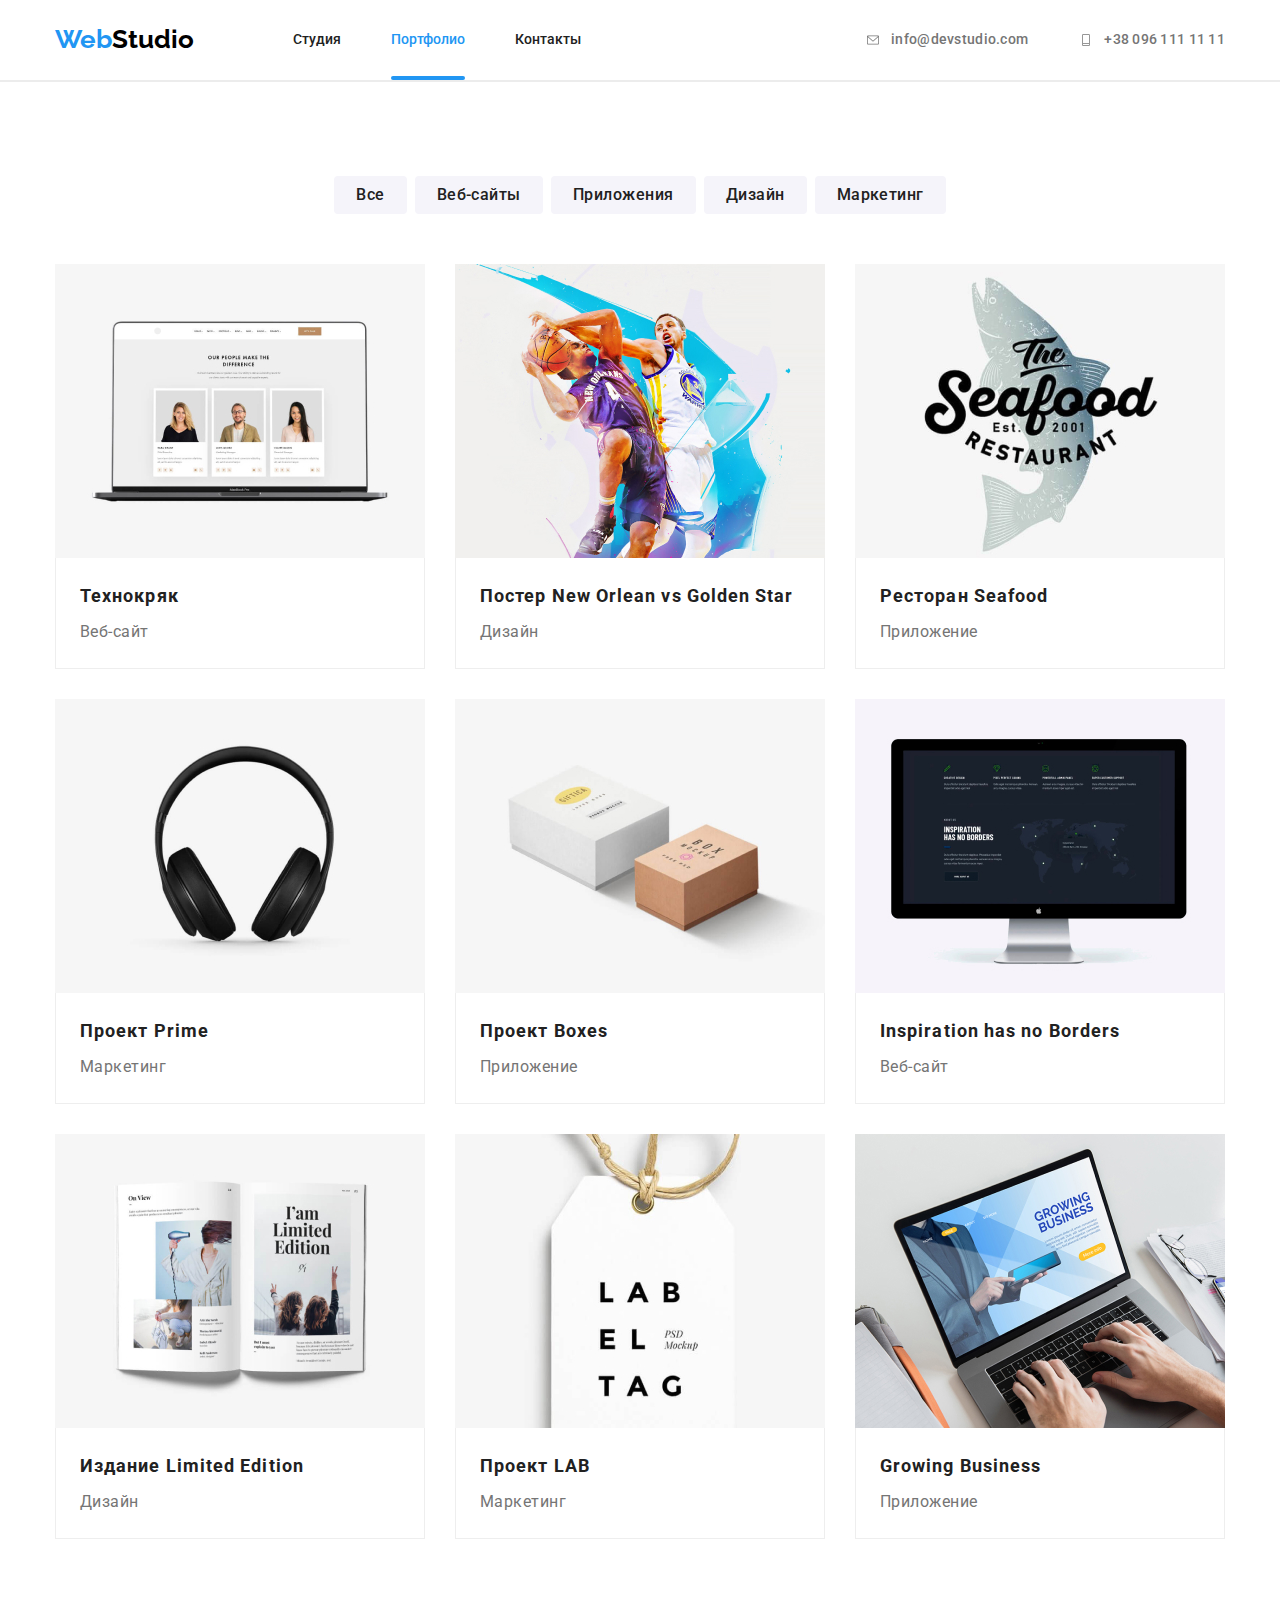
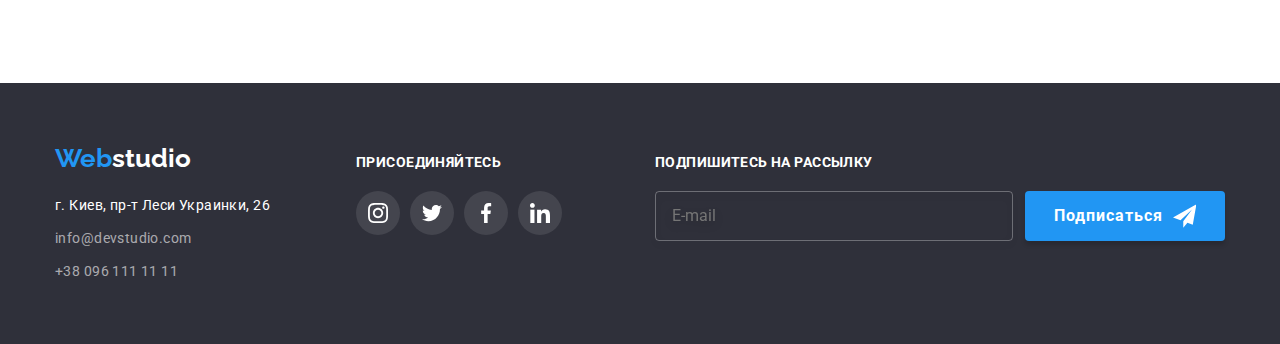
==== portfolio.html @ dc39dd57 "1" ====
<!DOCTYPE html>
<html lang="en">

<head>
    <meta charset="UTF-8">
    <meta http-equiv="X-UA-Compatible" content="IE=edge">
    <meta name="viewport" content="width=device-width, initial-scale=1.0">
    <title>Document</title>
    <link rel="preconnect" href="https://fonts.googleapis.com">
    <link rel="preconnect" href="https://fonts.gstatic.com" crossorigin>
    <link
        href="https://fonts.googleapis.com/css2?family=Raleway:wght@700&family=Roboto:wght@400;500;700;900&display=swap"
        rel="stylesheet">
    <link rel="stylesheet" href="https://cdnjs.cloudflare.com/ajax/libs/modern-normalize/1.1.0/modern-normalize.min.css"
        integrity="sha512-wpPYUAdjBVSE4KJnH1VR1HeZfpl1ub8YT/NKx4PuQ5NmX2tKuGu6U/JRp5y+Y8XG2tV+wKQpNHVUX03MfMFn9Q=="
        crossorigin="anonymous" referrerpolicy="no-referrer" />
    <link rel="stylesheet" href="./css/modern-normalize.css">
    <link rel="stylesheet" href="./css/styles.css">
</head>
<body>
    <header class="page-header">
        <header class="page-header">
            <div class="container-page-header container-settings">
                <nav class="navigation">
                    <a class="logo" href="index.html"><span class="logo-span">Web</span>Studio
                    </a>
                    <ul class="nav-list list">
                        <li class="nav-item"><a class="link" href="index.html">Студия</a></li>
                        <li class="nav-item"><a class="link-main" href="portfolio.html">Портфолио</a></li>
                        <li class="nav-item"><a class="link" href="">Контакты</a></li>
                    </ul>
                </nav>
                <ul class="contacts-list list">
                    <li class="contacts-item"><a class="link" href="mailto:info@devstudio.com">
                            <svg class="contacts-item-icon">
                                <use href="./images/sprite.svg#icon-envelope" width="16" height="12"></use>
                            </svg>
                            info@devstudio.com
                        </a></li>
                    <li class="contacts-item"><a class="link" href="tel:+380961111111">
                            <svg class="contacts-item-icon" width="16" height="12">
                                <use href="./images/sprite.svg#icon-Vector"></use>
                            </svg>
                            +38 096 111 11 11
                        </a></li>
                </ul>
            </div>  
        </header>
    </header>
    <main>
        <section class="portfolio-cards">
            <div class="container-portfolio-cards container-settings">
                <h1 class="section-lead-header">Портфолио.</h1>
                <ul class="portfolio-cards-list">
                    <li class="portfolio-cards-item"><button class="portfolio-cards-button" type="button">Все</button></li>
                    <li class="portfolio-cards-item"><button class="portfolio-cards-button" type="button">Веб-сайты</button></li>
                    <li class="portfolio-cards-item"><button class="portfolio-cards-button" type="button">Приложения</button></li>
                    <li class="portfolio-cards-item"><button class="portfolio-cards-button" type="button">Дизайн</button></li>
                    <li class="portfolio-cards-item"><button class="portfolio-cards-button" type="button">Маркетинг</button></li>
                </ul>
                <h2 class="section-lead-header">Главный контент.</h2>
                <ul class="portfolio-cards-list-pics ">
                    <li class="portfolio-cards-list-item">
                        <a class="portfolio-cards-list-link" href="">
                            <div class="portfolio-cards-list-wrapper-overlay">
                                <img width="370" height="294" src="./images/img1.jpg" alt="laptop">
                                <p class="portfolio-overlay">Технокряк это современная площадка распространения коронавируса. Компании используют эту платформу для цифрового
                            шпионажа и атак на защищённые сервера конкурентов.</p>
                            </div>
                            <div class="text-porfolio-padding">
                                <h3 class="portfolio-cards-title">Технокряк</h3>
                                <p class="text-portfolio">Веб-сайт</p>
                            </div>
                        </a>
                    </li>
                    <li class="portfolio-cards-list-item">
                        <a class="portfolio-cards-list-link" href="">
                            <div class="portfolio-cards-list-wrapper-overlay">
                                <img width="370" height="294" src="./images/img2.jpg" alt="basketballposter">
                                <p class="portfolio-overlay">Технокряк это современная площадка распространения коронавируса. Компании используют эту
                                    платформу для цифрового
                                    шпионажа и атак на защищённые сервера конкурентов.</p>
                            </div>
                            <div class="text-porfolio-padding">
                                <h3 class="portfolio-cards-title">Постер New Orlean vs Golden Star</h3>
                                <p class="text-portfolio">Дизайн</p>
                            </div>
                        </a>
                    </li>
                    <li class="portfolio-cards-list-item">
                        <a class="portfolio-cards-list-link" href="">
                            <div class="portfolio-cards-list-wrapper-overlay">
                                <img width="370" height="294" src="./images/img3.jpg" alt="restaurantoffers">
                                <p class="portfolio-overlay">Технокряк это современная площадка распространения коронавируса. Компании используют эту
                                    платформу для цифрового
                                    шпионажа и атак на защищённые сервера конкурентов.</p>
                            </div>
                            <div class="text-porfolio-padding">
                                <h3 class="portfolio-cards-title">Ресторан Seafood</h3>
                                <p class="text-portfolio">Приложение</p>
                            </div>
                        </a>
                    </li>
                    <li class="portfolio-cards-list-item">
                        <a class="portfolio-cards-list-link" href="">
                            <div class="portfolio-cards-list-wrapper-overlay">
                                <img width="370" height="294" src="./images/img4.jpg" alt="projectprime">
                                <p class="portfolio-overlay">Технокряк это современная площадка распространения коронавируса. Компании используют эту
                                    платформу для цифрового
                                    шпионажа и атак на защищённые сервера конкурентов.</p>
                            </div>
                            <div class="text-porfolio-padding">
                                <h3 class="portfolio-cards-title">Проект Prime</h3>
                                <p class="text-portfolio">Маркетинг</p>
                            </div>
                        </a>
                    </li>
                    <li class="portfolio-cards-list-item">
                        <a class="portfolio-cards-list-link" href="">
                            <div class="portfolio-cards-list-wrapper-overlay">
                                <img width="370" height="294" src="./images/img5.jpg" alt="projectboxes">
                                <p class="portfolio-overlay">Технокряк это современная площадка распространения коронавируса. Компании используют эту
                                    платформу для цифрового
                                    шпионажа и атак на защищённые сервера конкурентов.</p>
                            </div>
                            <div class="text-porfolio-padding">
                                <h3 class="portfolio-cards-title">Проект Boxes</h3>
                                <p class="text-portfolio">Приложение</p>
                            </div>
                        </a>
                    </li>
                    <li class="portfolio-cards-list-item">
                        <a class="portfolio-cards-list-link" href="">
                            <div class="portfolio-cards-list-wrapper-overlay">
                                <img width="370" height="294" src="./images/img6.jpg" alt="website">
                                <p class="portfolio-overlay">Технокряк это современная площадка распространения коронавируса. Компании используют эту
                                    платформу для цифрового
                                    шпионажа и атак на защищённые сервера конкурентов.</p>
                            </div>
                            <div class="text-porfolio-padding">
                                <h3 class="portfolio-cards-title">Inspiration has no Borders</h3>
                                <p class="text-portfolio">Веб-сайт</p>
                            </div>
                        </a>
                    </li>
                    <li class="portfolio-cards-list-item">
                        <a class="portfolio-cards-list-link" href="">
                            <div class="portfolio-cards-list-wrapper-overlay">
                                <img width="370" height="294" src="./images/img7.jpg" alt="design">
                                <p class="portfolio-overlay">Технокряк это современная площадка распространения коронавируса. Компании используют эту
                                    платформу для цифрового
                                    шпионажа и атак на защищённые сервера конкурентов.</p>
                            </div>
                            <div class="text-porfolio-padding">
                                <h3 class="portfolio-cards-title">Издание Limited Edition</h3>
                                <p class="text-portfolio">Дизайн</p>
                            </div>
                        </a>
                    </li>
                    <li class="portfolio-cards-list-item">
                        <a class="portfolio-cards-list-link" href="">
                            <div class="portfolio-cards-list-wrapper-overlay">
                                <img width="370" height="294" src="./images/img8.jpg" alt="marketing">
                                <p class="portfolio-overlay">Технокряк это современная площадка распространения коронавируса. Компании используют эту
                                    платформу для цифрового
                                    шпионажа и атак на защищённые сервера конкурентов.</p>
                            </div>
                            <div class="text-porfolio-padding">
                                <h3 class="portfolio-cards-title">Проект LAB</h3>
                                <p class="text-portfolio">Маркетинг</p>
                            </div>
                        </a>
                    </li>
                    <li class="portfolio-cards-list-item">
                        <a class="portfolio-cards-list-link" href="">
                            <div class="portfolio-cards-list-wrapper-overlay">
                                <img width="370" height="294" src="./images/img9.jpg" alt="appbusiness">
                                <p class="portfolio-overlay">Технокряк это современная площадка распространения коронавируса. Компании используют эту
                                    платформу для цифрового
                                    шпионажа и атак на защищённые сервера конкурентов.</p>
                            </div>
                            <div class="text-porfolio-padding">
                                <h3 class="portfolio-cards-title">Growing Business</h3>
                                <p class="text-portfolio">Приложение</p>
                            </div>
                        </a>
                    </li>
                </ul>
            </div>         
        </section>
    </main>
    <footer class="footer ">
        <div class="container-settings footer-wrapper-container">
            <div class="contaiter-footer ">
                <a class="footer-logo" href="index.html"><span class="logo-span">Web</span>studio
                </a>
                <address class="address">
                    <p class="footer-address-text">г. Киев, пр-т Леси Украинки, 26</p>
                    <ul class="footer-list">
                        <li class="footer-item"><a class="link-footer"
                                href="mailto:info@devstudio.com">info@devstudio.com</a>
                        </li>
                        <li class="footer-item"><a class="link-footer" href="tel:+380961111111">+38 096 111 11 11</a></li>
                    </ul>
                </address>
            </div>
            <div class="footer-wrapper-social-list">
                <p class="footer-social-list-text">присоединяйтесь</p>
                <ul class="footer-social-item list">
                    <li class="footer-social-list">
                        <a href="" class="social-list-item-link social-list-item-link-instagram">
                            <svg class="social-list-item">
                                <use href="./images/sprite.svg#icon-instagram"></use>
                            </svg>
                        </a>
                    </li>
                    <li class="footer-social-list">
                        <a href="" class="social-list-item-link social-list-item-link-twitter">
                            <svg class="social-list-item">
                                <use href="./images/sprite.svg#icon-twitter"></use>
                            </svg>
                        </a>
                    </li>
                    <li class="footer-social-list">
                        <a href="" class="social-list-item-link social-list-item-link-facebook">
                            <svg class="social-list-item">
                                <use href="./images/sprite.svg#icon-facebook"></use>
                            </svg>
                        </a>
                    </li>
                    <li class="footer-social-list">
                        <a href="" class="social-list-item-link social-list-item-link-linkenin">
                            <svg class="social-list-item">
                                <use href="./images/sprite.svg#icon-linkedin"></use>
                            </svg>
                        </a>
                    </li>
                </ul>
            </div>
            <div class="footer-submit-container">
                <form class="footer-submit-form">
                    <p class="footer-submit-form-text">подпишитесь на рассылку</p>
                    <span class="footer-submit-form-text-wrapper">
                        <input class="footer-input-email-form" name="user-name" type="email" placeholder="E-mail">
                        <button class="footer-input-button button-page" type="submit">Подписаться
                            <svg class="footer-input-btn-img" width="24" height="24">
                                <use href="./images/sprite.svg#icon-icon-send"></use>
                            </svg>
                        </button>
                    </span>
                </form>
            </div>
        </div>
    </footer>
</body>

</html>
---- css/styles.css ----
:root {
  --primary-title-color: #fff;
  --primary-text-color: #757575;
  --secondary-title-color: #212121;
  --secondary-text-color: #ffffff;
  --accent-color: #2196f3;
  --background-color: #2f303a;
  --background-color-white: #ffffff;
  --background-color-section: #e5e5e5;
  --transition-duration: 250ms;
  --cubic: cubic-bezier(0.4, 0, 0.2, 1);
}

* {
  box-sizing: border-box;
}

h1,
h2,
h3,
h4,
h5,
h6,
p {
  margin-top: 0;
  margin-bottom: 0;
}

ul,
ol {
  padding-left: 0;
  margin-top: 0;
  margin-bottom: 0;
}

.list {
  list-style: none;
}

.link {
  text-decoration: none;
}

body {
  font-family: Roboto, sans-serif;
}
.visually-hidden {
  position: absolute;
  width: 1px;
  height: 1px;
  margin: -1px;
  border: 0;
  padding: 0;
  white-space: nowrap;
  clip-path: inset(100%);
  clip: rect(0 0 0 0);
  overflow: hidden;
}
/*================================== logo =============================*/

.logo {
  font-family: Raleway, sans-serif;
  font-weight: 700;
  text-decoration: none;
  font-size: 26px;
  color: #000000;
  line-height: 1.2;
  margin-right: 93px;
  width: 145px;
}
.logo-span {
  color: var(--accent-color);
}
/* ==========================nav-link==================== */
.nav-item .link:hover,
.nav-item .link:focus {
  color: var(--accent-color);
}
.page-header {
  background: var(--background-color-white);
  border-bottom: 1px solid #ececec;
}
.container-settings {
  width: 1200px;
  margin-left: auto;
  margin-right: auto;
  padding-left: 15px;
  padding-right: 15px;
}
.container-page-header {
  display: flex;
  align-items: center;
}
.navigation {
  display: flex;
  align-items: center;
}
.nav-list {
  display: flex;
}
.nav-item:nth-child(-n + 2) {
  margin-right: 50px;
}
.contacts-list {
  display: flex;
}

.contacts-item:first-child {
  margin-right: 50px;
}

.link-main {
  display: inline-block;
  font-weight: 500;
  font-size: 14px;
  line-height: 1.1;
  text-decoration: none;
  cursor: pointer;
  color: var(--accent-color);
  padding: 32px 0px;
  transition: color var(--primary-time-duration) cubic-bezier(0.4, 0, 0.2, 1);
  position: relative;
}
.link-main:after {
  content: '';
  position: absolute;
  display: block;
  background-color: var(--accent-color);
  width: 100%;
  height: 4px;
  bottom: -1px;
  border-radius: 2px;
}

.link {
  display: inline-block;
  font-weight: 500;
  font-size: 14px;
  line-height: 1.14;
  text-decoration: none;
  cursor: pointer;
  color: var(--secondary-title-color);
  padding: 32px 0px;
}

.contacts-list {
  margin-left: auto;
}
.contacts-item .link {
  font-style: normal;
  font-weight: 500;
  font-size: 14px;
  line-height: 1.14;
  letter-spacing: 0.02em;
  color: var(--primary-text-color);
  display: flex;
  align-items: center;
}

.contacts-item .link:focus,
.contacts-item .link:hover {
  color: var(--accent-color);
}

.contacts-item-icon {
  width: 16px;
  height: 12px;
  fill: currentColor;
  margin-right: 10px;
}
/* =============================section=========================== */
.section-title {
  width: 1600px;
  margin: 0 auto;
  padding-top: 200px;
  padding-bottom: 200px;
  text-align: center;
  background-image: linear-gradient(rgba(47, 48, 58, 0.4), rgba(47, 48, 58, 0.4)),
    url(../images/Imgmain.jpg);
  background-color: #c4c4c4;
}

.main-title {
  font-style: normal;
  font-weight: 900;
  font-size: 44px;
  line-height: 1.36;
  max-width: 700px;
  height: 120px;
  letter-spacing: 0.06em;
  text-transform: uppercase;
  color: var(--primary-title-color);
  margin-left: auto;
  margin-right: auto;
  margin-bottom: 30px;
}
.button-title {
  padding: 10px 28px;
  margin: 0 auto;
  transition-property: background-color;
  transition-duration: 250ms;
  transition-timing-function: var(--cubic);
  transition-delay: 70ms;
}
.button-title:hover,
.button-title:focus {
  background-color: #188ce8;
}
/* ------------------------------------------------------------ */
.section-lead {
  padding-top: 94px;
  padding-bottom: 94px;
  margin: 0 auto;
}
.section-lead-list-pic {
  display: flex;
  margin-bottom: 30px;
}
.section-lead-item-pic:not(:last-child) {
  margin-right: 30px;
}
.section-lead-list {
  list-style-type: none;
  display: flex;
  justify-content: space-between;
}
.section-lead-item {
  width: 270px;
  margin-right: 30px;
}
.section-lead-item:last-child {
  margin-right: 0px;
}
.section-lead-pic-settings {
  display: flex;
  justify-content: center;
  align-items: center;
  height: 120px;
  margin-bottom: 30px;
}
.section-lead-header {
  position: absolute;
  width: 1px;
  height: 1px;
  margin: -1px;
  border: 0;
  padding: 0;
  white-space: nowrap;
  clip-path: inset(100%);
  clip: rect(0 0 0 0);
  overflow: hidden;
}
.section-lead-title {
  font-style: normal;
  font-weight: bold;
  font-size: 14px;
  line-height: 1.14;
  letter-spacing: 0.03em;
  text-transform: uppercase;
  color: var(--secondary-title-color);
  margin-bottom: 10px;
}

.section-lead-item-text {
  font-size: 15px;
  font-weight: normal;
  line-height: 1.71;
  color: var(--primary-text-color);
}
/* ---------------------------------------------------------- */
.section-content {
  padding-bottom: 94px;
  margin: 0 auto;
}
.section-content-title {
  font-style: normal;
  font-weight: bold;
  font-size: 36px;
  line-height: 1.2;
  text-align: center;
  letter-spacing: 0.03em;
  color: var(--secondary-title-color);
  margin-bottom: 50px;
}

.section-content-list {
  list-style-type: none;
  display: flex;
  flex-wrap: wrap;
}

.section-content-item {
  margin-right: 30px;
}
.section-content-item:last-child {
  margin-right: 0px;
}
img {
  display: block;
}
/* ------------------------------------------------------------ */

.section-team {
  background: #f5f4fa;
  padding-top: 94px;
  padding-bottom: 94px;
}

.section-team-title {
  font-style: normal;
  font-weight: bold;
  font-size: 36px;
  line-height: 1.2;
  text-align: center;
  letter-spacing: 0.03em;
  color: var(--secondary-title-color);
  margin-bottom: 50px;
}

.section-team-list {
  list-style-type: none;
  display: flex;
  justify-content: center;
}
.section-team-name-container {
  padding: 30px 32px;
}
.section-team-name {
  font-style: normal;
  font-weight: 500;
  font-size: 16px;
  line-height: 1.18;
  text-align: center;
  letter-spacing: 0.03em;
  color: var(--secondary-title-color);
  margin-bottom: 10px;
}

.section-team-item {
  background: #ffffff;
  box-shadow: 0px 1px 3px rgba(0, 0, 0, 0.12), 0px 1px 1px rgba(0, 0, 0, 0.14),
    0px 2px 1px rgba(0, 0, 0, 0.2);
  border-radius: 0px 0px 4px 4px;
  width: 270px;
  margin-right: 30px;
}
.section-team-item:last-child {
  margin-right: 0px;
}

.section-team-desc {
  font-style: normal;
  font-weight: normal;
  font-size: 16px;
  line-height: 1.18;
  text-align: center;
  letter-spacing: 0.03em;
  color: var(--primary-text-color);
  margin-bottom: 16px;
}
/* ===========================section-regular-customers================ */
.section-regular-customers {
  padding-top: 94px;
  padding-bottom: 94px;
}
.section-regular-customer-list {
  display: flex;
  justify-content: center;
  align-items: center;
  fill: #afb1b8;
}
.section-regular-customer-list:not(:last-child) {
  margin-right: 30px;
}
.section-regular-customers-link {
  display: flex;
  justify-content: center;
  align-items: center;
  width: 170px;
  height: 92px;
  border: 1px solid #afb1b8;
  border-radius: 4px;
}

.section-regular-customers-link:focus,
.section-regular-customers-link:hover {
  border: 1px solid #2196f3;
  fill: #2196f3;
}

.section-regular-customers-link:focus > .regular-customers-img,
.section-regular-customers-link:hover > .regular-customers-img {
  fill: #2196f3;
}
/* ===================================portfolio=========================== */
.portfolio-cards-button {
  font-style: normal;
  font-weight: 500;
  font-size: 16px;
  line-height: 1.62;
  text-align: center;
  letter-spacing: 0.03em;
  color: var(--secondary-title-color);
  background: #f5f4fa;
  border-radius: 4px;
  border: none;
  padding: 6px 22px;
  cursor: pointer;
}
.portfolio-cards-item {
  margin-right: 8px;
}
.portfolio-cards-item:last-child {
  margin-right: 0px;
}
.portfolio-cards-button:focus,
.portfolio-cards-button:hover {
  background: var(--accent-color);
  color: var(--secondary-text-color);
  /* shadow-middle */
  box-shadow: 0px 3px 1px rgba(0, 0, 0, 0.1), 0px 1px 2px rgba(0, 0, 0, 0.08),
    0px 2px 2px rgba(0, 0, 0, 0.12);
  border-radius: 4px;
  cursor: pointer;
}
.container-portfolio-cards {
  margin-bottom: 50px;
}
.portfolio-cards {
  padding-top: 94px;
  padding-bottom: 94px;
  margin: 0 auto;
}

.portfolio-cards-title {
  font-style: normal;
  font-weight: bold;
  font-size: 18px;
  line-height: 2;
  letter-spacing: 0.06em;
  color: var(--secondary-title-color);
  margin-bottom: 4px;
}
.text-porfolio-padding {
  padding: 20px 24px;
  border-left: 1px solid #eeeeee;
  border-right: 1px solid #eeeeee;
  border-bottom: 1px solid #eeeeee;
}
.portfolio-cards-list-link:focus,
.portfolio-cards-list-link:hover {
  box-shadow: 0px 1px 1px rgba(0, 0, 0, 0.12), 0px 4px 4px rgba(0, 0, 0, 0.06),
    1px 4px 6px rgba(0, 0, 0, 0.16);
}
.text-portfolio {
  font-style: normal;
  font-weight: normal;
  font-size: 16px;
  line-height: 1.8;
  letter-spacing: 0.03em;
  color: var(--primary-text-color);
  height: 30px;
}
/* ==================================================================== */
.portfolio-cards-list {
  display: flex;
  justify-content: center;
  list-style-type: none;
  margin-bottom: 50px;
}

.portfolio-cards-list-pics {
  list-style-type: none;
  display: flex;
  flex-wrap: wrap;
}

.portfolio-cards-list-item {
  margin-right: 30px;
  margin-bottom: 30px;
}
.portfolio-cards-list-item:nth-child(3n) {
  margin-right: 0px;
}

.portfolio-cards-list-item:nth-last-child(-n + 3) {
  margin-bottom: 0px;
}
.portfolio-cards-list-link {
  text-decoration: none;
  display: block;
}

/* =====================footer============================ */

.footer {
  display: flex;
  background-color: var(--background-color);
  padding-top: 60px;
  padding-bottom: 60px;
}
.footer-wrapper-container {
  display: flex;
  align-items: baseline;
}

.contaiter-footer {
  display: inline;
  margin-right: 70px;
}

.footer-logo {
  display: block;
  font-family: Raleway, sans-serif;
  font-weight: 700;
  text-decoration: none;
  font-size: 26px;
  color: #ffffff;
  line-height: 1.2;
  margin-bottom: 20px;
}
.address {
  display: block;
}
.footer-address-text {
  font-style: normal;
  font-weight: normal;
  font-size: 14px;
  line-height: 1.71;
  letter-spacing: 0.03em;
  color: #ffffff;
  width: 231px;
  margin-bottom: 9px;
}
.footer-list {
  list-style-type: none;
}
.link-footer {
  text-decoration: none;
}
.footer-item:first-child {
  margin-bottom: 9px;
}

.footer-item .link-footer {
  font-style: normal;
  font-weight: normal;
  font-size: 14px;
  line-height: 1.71;
  letter-spacing: 0.03em;
  color: rgba(255, 255, 255, 0.6);
}
.footer-item .link:hover,
.footer-item .link:focus {
  color: var(--accent-color);
}
.footer-wrapper-social-list {
  width: 206px;
  height: 80px;
  margin-right: 93px;
}
.footer-social-list-text {
  font-style: normal;
  font-weight: bold;
  font-size: 14px;
  line-height: 1.14;
  letter-spacing: 0.03em;
  text-transform: uppercase;
  color: var(--secondary-text-color);
  margin-bottom: 20px;
}
.footer-social-item {
  display: flex;
}
.footer-submit-form-text {
  font-style: normal;
  font-weight: bold;
  font-size: 14px;
  line-height: 1.14;
  letter-spacing: 0.03em;
  text-transform: uppercase;
  color: #ffffff;
  margin-bottom: 20px;
}
.footer-submit-form-text-wrapper {
  display: flex;
  align-items: center;
}

.footer-input-email-form {
  width: 358px;
  height: 50px;
  border: 1px solid rgba(255, 255, 255, 0.3);
  filter: drop-shadow(0px 4px 4px rgba(0, 0, 0, 0.15));
  border-radius: 4px;
  padding: 15px 16px;
  margin-right: 12px;
  background: none;
  color: #ffffff;
}
.footer-input-button {
  display: flex;
  align-items: center;
  text-align: center;
  padding: 10px 29px;
}
.footer-input-btn-img {
  fill: currentColor;
  margin-left: 10px;
}
.section-team-social-item {
  display: flex;
}
.footer-social-list:not(:last-child) {
  margin-right: 10px;
}
.section-team-social-list:not(:last-child) {
  margin-right: 10px;
}
.social-list-item-link {
  display: flex;
  align-items: center;
  justify-content: center;
  width: 44px;
  height: 44px;
  border-radius: 50%;
  background-color: rgba(255, 255, 255, 0.1);
}
.social-list-item {
  fill: #ffffff;
  width: 20px;
  height: 20px;
}
.social-list-item-team {
  fill: #afb1b8;
  width: 20px;
  height: 20px;
}

.social-list-item-link:focus,
.social-list-item-link:hover {
  background-color: var(--accent-color);
}
.social-list-item-link-team {
  display: flex;
  align-items: center;
  justify-content: center;
  width: 44px;
  height: 44px;
  border-radius: 50%;
}

.social-list-item-link-team:focus,
.social-list-item-link-team:hover {
  background-color: var(--accent-color);
}
.social-list-item-link-team:hover > .social-list-item-team,
.social-list-item-link-team:focus > .social-list-item-team {
  fill: #ffffff;
}
.regular-customers-img:focus,
.regular-customers-img:hover {
  fill: var(--accent-color);
}
.regular-customers-img {
  fill: #afb1b8;
}
.portfolio-cards-list-wrapper-overlay {
  position: relative;
  overflow: hidden;
}
.portfolio-overlay {
  top: 0;
  left: 0;
  background: rgba(33, 150, 243, 0.9);
  width: 100%;
  height: 100%;
  padding: 63px 24px;
  font-style: normal;
  font-weight: normal;
  font-size: 18px;
  line-height: 1.56;
  letter-spacing: 0.03em;
  color: #ffffff;
  position: absolute;
  overflow: auto;
  transform: translateY(100%);
  transition: transform 500ms linear;
}
.portfolio-cards-list-link:hover .portfolio-overlay,
.portfolio-cards-list-link:focus .portfolio-overlay {
  transform: translateY(0%);
}

.section-content-overlay-wrapper {
  position: relative;
  overflow: hidden;
}
.section-content-overlay {
  bottom: 0;
  left: 0;
  width: 100%;
  height: 70px;
  background: rgba(47, 48, 58, 0.8);
  padding: 27px 80px;
  font-style: normal;
  font-weight: bold;
  font-size: 14px;
  line-height: 1.14;
  text-align: center;
  letter-spacing: 0.03em;
  text-transform: uppercase;
  position: absolute;
  transform: translateY(100%);
  transition: transform 250ms linear;
  color: #ffffff;
}
.section-content-item:hover .section-content-overlay {
  transform: translateY(0%);
}

/* ========================== backdrop   ====================== */
.backdrop {
  position: fixed;
  top: 0;
  left: 0;
  width: 100vw;
  height: 100vh;
  background: rgba(0, 0, 0, 0.2);
  opacity: 1;
  visibility: visible;
  pointer-events: auto;
}
.modal {
  position: absolute;
  top: 50%;
  left: 50%;
  transform: translate(-50%, -50%);
  width: 528px;
  min-height: 581px;
  background: #ffffff;
  box-shadow: 0px 1px 3px rgba(0, 0, 0, 0.12), 0px 1px 1px rgba(0, 0, 0, 0.14),
    0px 2px 1px rgba(0, 0, 0, 0.2);
  border-radius: 4px;
  padding: 40px;
}

.close-button {
  position: absolute;
  top: 8px;
  right: 18px;
  width: 30px;
  height: 30px;
  border-radius: 50%;
  border: 1px solid rgba(0, 0, 0, 0.1);
  background-color: #f30c0c00;
  padding: 0;
  cursor: pointer;
  transform: translate(50%, 50%);
}
.close-button:hover,
.close-button:focus {
  fill: var(--accent-color);
  transition: transform 250ms cubic-bezier(0.4, 0, 0.2, 1);
}
.backdrop.is-hidden {
  opacity: 0;
  visibility: hidden;
  pointer-events: none;
}
.modal-form {
  display: flex;
  flex-direction: column;
}
.modal-form-text {
  font-style: normal;
  font-weight: bold;
  font-size: 20px;
  line-height: 1.15;
  text-align: center;
  letter-spacing: 0.03em;
  color: #212121;
  margin-bottom: 30px;
}

.modal-form-field {
  font-style: normal;
  font-weight: normal;
  font-size: 12px;
  line-height: 1.16;
  letter-spacing: 0.01em;
  color: #757575;
  position: relative;
}
.modal-form-field:not(:last-child) {
  margin-bottom: 15px;
}
.button-page {
  width: 200px;
  height: 50px;
  background: var(--accent-color);
  box-shadow: 0px 4px 4px rgba(0, 0, 0, 0.15);
  border-radius: 4px;
  color: white;
  font-style: normal;
  font-weight: bold;
  font-size: 16px;
  line-height: 1.87;
  letter-spacing: 0.06em;
  cursor: pointer;
  border: none;
}

.modal-form-button {
  margin: 0 auto;
  padding: 10px 54px;
}

.modal-input {
  width: 100%;
  height: 40px;
  background: #ffffff;
  border: 1px solid rgba(33, 33, 33, 0.2);
  border-radius: 4px;
  padding-left: 42px;
  margin-top: 8px;
}
.modal-input:hover,
.modal-input:focus {
  border-color: var(--accent-color);
  outline: none;
  transition: transform 250ms cubic-bezier(0.4, 0, 0.2, 1);
}
.modal-input:hover + .modal-input-pic,
.modal-input:focus + .modal-input-pic {
  fill: var(--accent-color);
  transition: transform 250ms cubic-bezier(0.4, 0, 0.2, 1);
}
.modal-input-pic {
  position: absolute;
  left: 11px;
  top: 32px;
  fill: var(--secondary-title-color);
}
.modal-form-comments {
  width: 100%;
  height: 120px;
  border: 1px solid rgba(33, 33, 33, 0.2);
  border-radius: 4px;
  padding: 12px 16px;
  resize: none;
  margin-top: 8px;
}
.modal-form-comments:hover,
.modal-form-comments:focus {
  border-color: var(--accent-color);
  outline: none;
  transition: transform 250ms cubic-bezier(0.4, 0, 0.2, 1);
}
.modal-form-check-box-label {
  display: flex;
  justify-content: center;
  align-items: center;
  font-style: normal;
  font-weight: normal;
  font-size: 14px;
  line-height: 1.71;
  letter-spacing: 0.03em;
  color: #757575;
  margin-bottom: 30px;
}
.modal-form-check-box-label::before {
  display: block;
  content: '';
  width: 18px;
  height: 18px;
  border: 1px solid #303030;
  border-radius: 4px;
  cursor: pointer;
  margin-right: 10px;
}
.modal-check-box-link {
  color: var(--accent-color);
}
.modal-form-check-box:checked + .modal-form-check-box-label::before {
  background-image: url('../images/icon-check.svg');
}
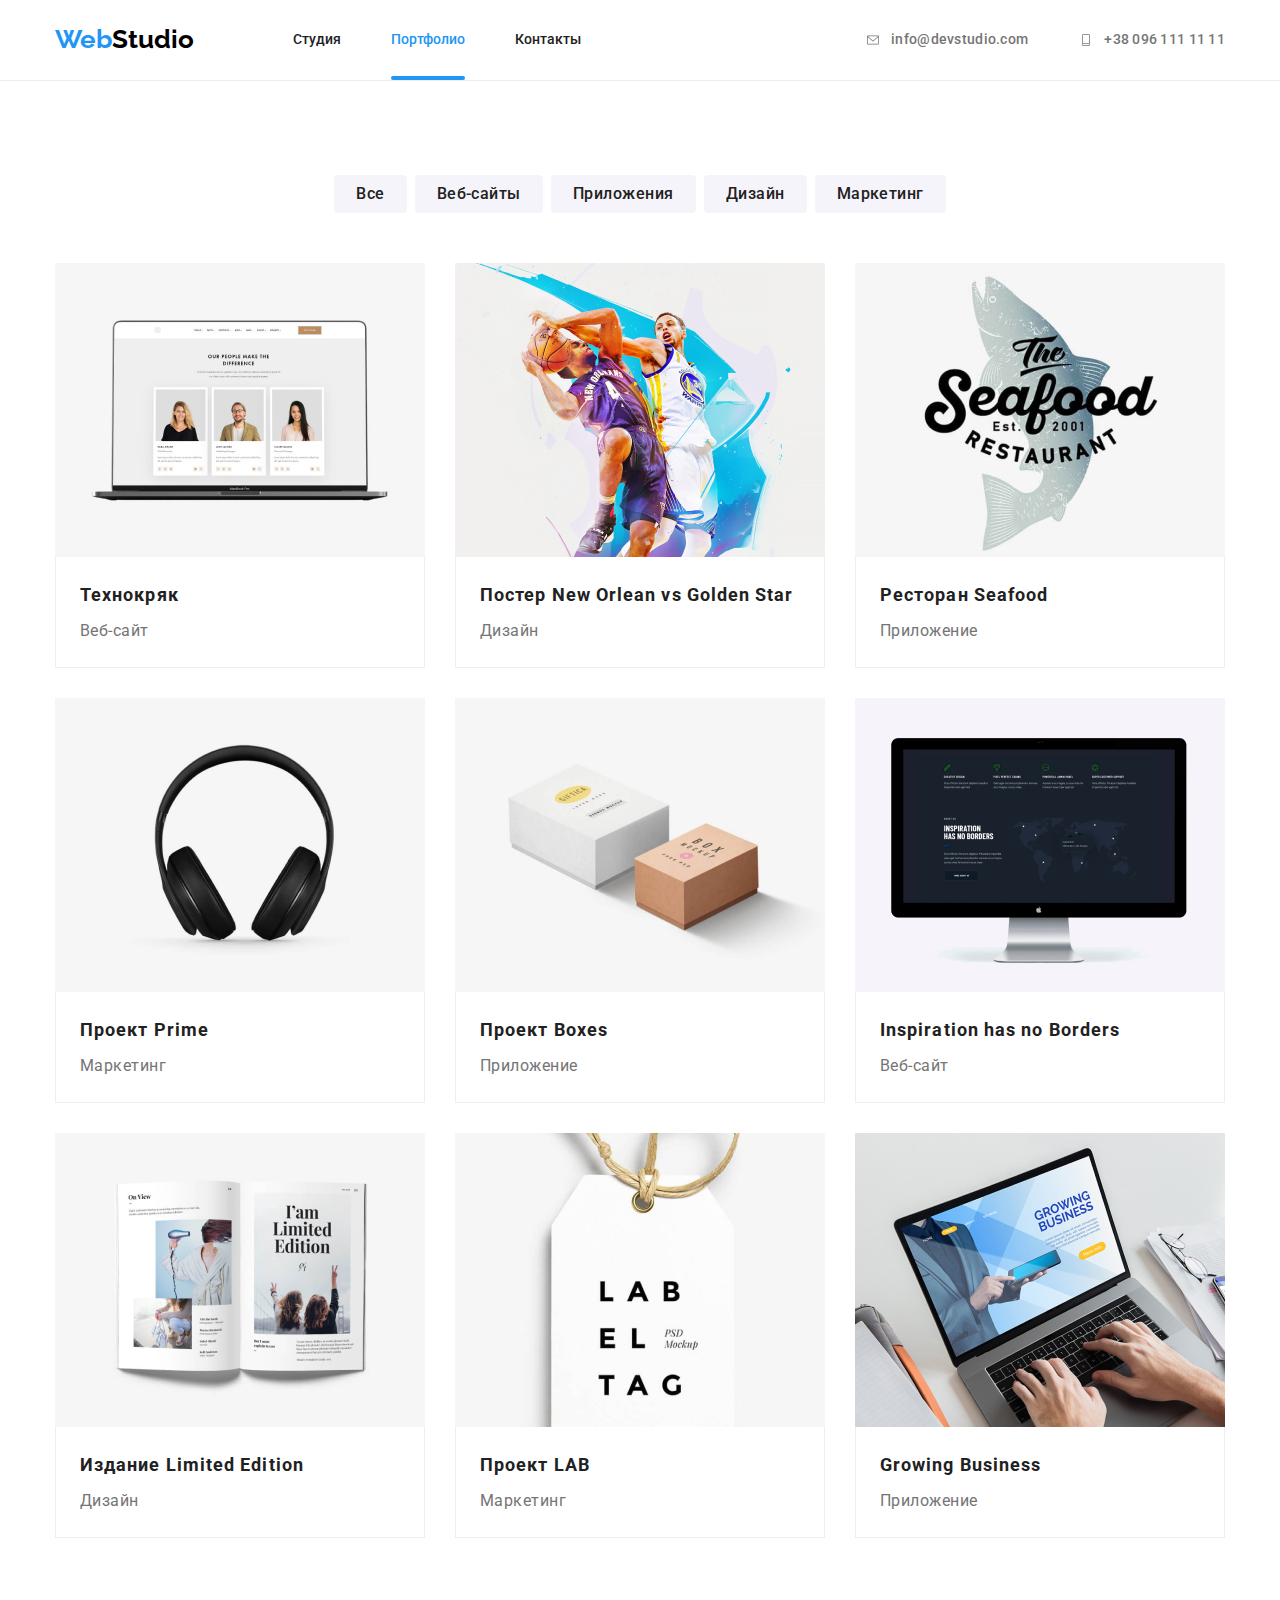
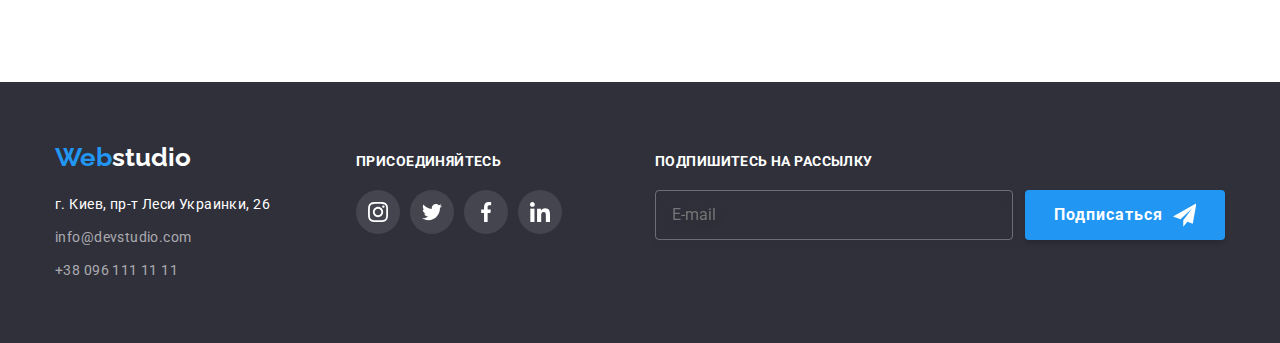
==== commit d593b99a: "1" ====
--- a/portfolio.html
+++ b/portfolio.html
@@ -19,33 +19,31 @@
 </head>
 <body>
     <header class="page-header">
-        <header class="page-header">
-            <div class="container-page-header container-settings">
-                <nav class="navigation">
-                    <a class="logo" href="index.html"><span class="logo-span">Web</span>Studio
-                    </a>
-                    <ul class="nav-list list">
-                        <li class="nav-item"><a class="link" href="index.html">Студия</a></li>
-                        <li class="nav-item"><a class="link-main" href="portfolio.html">Портфолио</a></li>
-                        <li class="nav-item"><a class="link" href="">Контакты</a></li>
-                    </ul>
-                </nav>
-                <ul class="contacts-list list">
-                    <li class="contacts-item"><a class="link" href="mailto:info@devstudio.com">
-                            <svg class="contacts-item-icon">
-                                <use href="./images/sprite.svg#icon-envelope" width="16" height="12"></use>
-                            </svg>
-                            info@devstudio.com
-                        </a></li>
-                    <li class="contacts-item"><a class="link" href="tel:+380961111111">
-                            <svg class="contacts-item-icon" width="16" height="12">
-                                <use href="./images/sprite.svg#icon-Vector"></use>
-                            </svg>
-                            +38 096 111 11 11
-                        </a></li>
-                </ul>
-            </div>  
-        </header>
+        <div class="container-page-header container-settings">
+            <nav class="navigation">
+                <a class="logo" href="index.html"><span class="logo-span">Web</span>Studio
+                </a>
+                <ul class="nav-list list">
+                    <li class="nav-item"><a class="link" href="index.html">Студия</a></li>
+                    <li class="nav-item"><a class="link-main" href="portfolio.html">Портфолио</a></li>
+                    <li class="nav-item"><a class="link" href="">Контакты</a></li>
+                </ul>
+            </nav>
+            <ul class="contacts-list list">
+                <li class="contacts-item"><a class="link" href="mailto:info@devstudio.com">
+                        <svg class="contacts-item-icon">
+                            <use href="./images/sprite.svg#icon-envelope" width="16" height="12"></use>
+                        </svg>
+                        info@devstudio.com
+                    </a></li>
+                <li class="contacts-item"><a class="link" href="tel:+380961111111">
+                        <svg class="contacts-item-icon" width="16" height="12">
+                            <use href="./images/sprite.svg#icon-Vector"></use>
+                        </svg>
+                        +38 096 111 11 11
+                    </a></li>
+            </ul>
+        </div>
     </header>
     <main>
         <section class="portfolio-cards">
